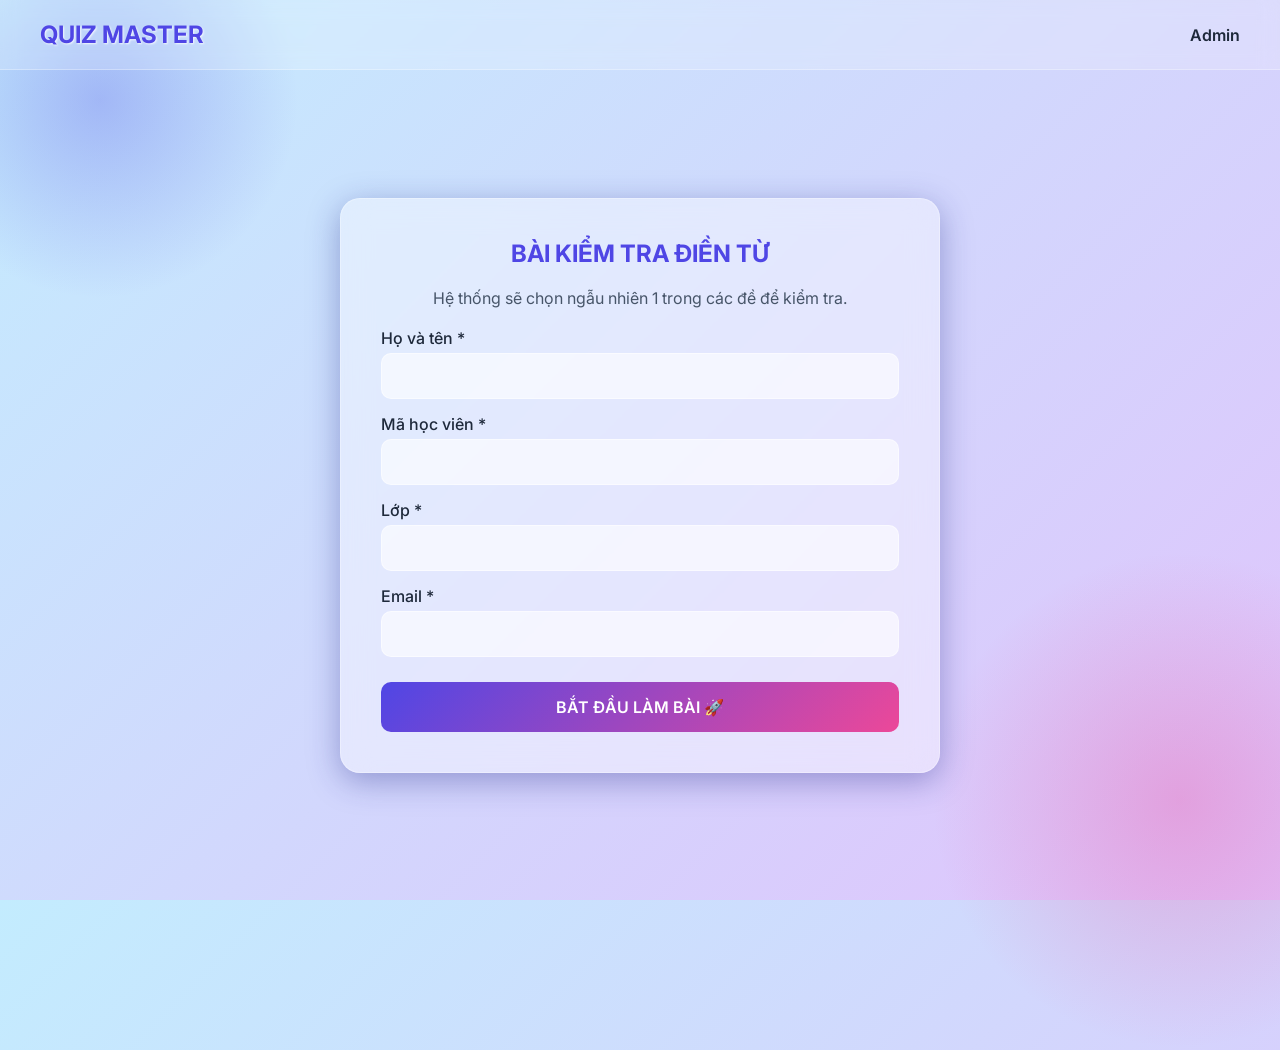
==== index.html @ c0807c1b "Upload website" ====
<!DOCTYPE html>
<html lang="vi">
<head>
    <meta charset="UTF-8">
    <meta name="viewport" content="width=device-width, initial-scale=1.0">
    <title>Quiz Master - Điền từ</title>
    <link rel="stylesheet" href="css/style.css">
</head>
<body>
    <header>
        <div class="logo">QUIZ MASTER</div>
        <div><a href="admin.html" style="color:var(--dark); text-decoration:none; font-weight:600;">Admin</a></div>
    </header>
    <div class="container">
        <div class="glass-card">
            <h2>BÀI KIỂM TRA ĐIỀN TỪ</h2>
            <p style="text-align:center; margin-bottom:20px; color:#475569;">Hệ thống sẽ chọn ngẫu nhiên 1 trong các đề để kiểm tra.</p>
            <form id="infoForm">
                <div class="form-group"><label>Họ và tên *</label><input type="text" id="fullname" class="form-control" required></div>
                <div class="form-group"><label>Mã học viên *</label><input type="text" id="studentCode" class="form-control" required></div>
                <div class="form-group"><label>Lớp *</label><input type="text" id="className" class="form-control" required></div>
                <div class="form-group"><label>Email *</label><input type="email" id="email" class="form-control" required></div>
                <button type="submit" class="btn" style="margin-top: 10px;">BẮT ĐẦU LÀM BÀI 🚀</button>
            </form>
        </div>
    </div>
    <script src="js/index.js"></script>
</body>
</html>
---- css/style.css ----
@import url('https://fonts.googleapis.com/css2?family=Inter:wght@300;400;500;600;700&display=swap');

:root {
    --primary: #4f46e5;
    --primary-hover: #4338ca;
    --secondary: #ec4899;
    --success: #10b981;
    --danger: #ef4444;
    --dark: #1e293b;
    --light: #f8fafc;
    --glass-bg: rgba(255, 255, 255, 0.2);
    --glass-border: rgba(255, 255, 255, 0.3);
    --glass-shadow: 0 8px 32px 0 rgba(31, 38, 135, 0.37);
}

* { margin: 0; padding: 0; box-sizing: border-box; font-family: 'Inter', sans-serif; }

body {
    min-height: 100vh;
    background: linear-gradient(135deg, #c3ecfe 0%, #e0c3fc 100%);
    color: var(--dark); display: flex; flex-direction: column; overflow-x: hidden;
}

body::before, body::after {
    content: ''; position: absolute; border-radius: 50%; z-index: -1; animation: float 10s infinite alternate;
}
body::before {
    width: 400px; height: 400px; background: radial-gradient(circle, rgba(79,70,229,0.3) 0%, rgba(255,255,255,0) 70%);
    top: -100px; left: -100px;
}
body::after {
    width: 500px; height: 500px; background: radial-gradient(circle, rgba(236,72,153,0.3) 0%, rgba(255,255,255,0) 70%);
    bottom: -150px; right: -150px;
}

header {
    padding: 20px 40px; display: flex; justify-content: space-between; align-items: center;
    background: var(--glass-bg); backdrop-filter: blur(10px); border-bottom: 1px solid var(--glass-border);
}

.logo { font-size: 24px; font-weight: 700; color: var(--primary); text-shadow: 1px 1px 2px rgba(255,255,255,0.8); }

.container { flex: 1; display: flex; justify-content: center; align-items: center; padding: 20px; width: 100%; }

.glass-card {
    background: rgba(255, 255, 255, 0.4); backdrop-filter: blur(15px); -webkit-backdrop-filter: blur(15px);
    border: 1px solid var(--glass-border); border-radius: 20px; box-shadow: var(--glass-shadow);
    padding: 40px; width: 100%; max-width: 600px; animation: slideUp 0.6s ease-out;
}

.glass-card h2 { text-align: center; margin-bottom: 20px; color: var(--primary); }

.form-group { margin-bottom: 15px; }
.form-group label { display: block; margin-bottom: 5px; font-weight: 500; }
.form-control {
    width: 100%; padding: 12px 15px; border-radius: 10px; border: 1px solid rgba(255, 255, 255, 0.5);
    background: rgba(255, 255, 255, 0.6); outline: none; font-size: 16px; transition: all 0.3s;
}
.form-control:focus { background: rgba(255, 255, 255, 0.9); border-color: var(--primary); box-shadow: 0 0 10px rgba(79, 70, 229, 0.2); }

.btn {
    width: 100%; padding: 15px; border: none; border-radius: 10px;
    background: linear-gradient(135deg, var(--primary), var(--secondary)); color: white; font-size: 16px;
    font-weight: 600; cursor: pointer; transition: transform 0.2s, box-shadow 0.2s;
}
.btn:hover { transform: translateY(-2px); box-shadow: 0 5px 15px rgba(79, 70, 229, 0.4); }

.quiz-header { display: flex; justify-content: space-between; margin-bottom: 20px; font-weight: 600; }
.progress-container { width: 100%; height: 10px; background: rgba(255, 255, 255, 0.5); border-radius: 5px; margin-bottom: 30px; overflow: hidden; }
.progress-bar { height: 100%; width: 0%; background: linear-gradient(90deg, var(--primary), var(--secondary)); transition: width 0.5s ease; }
.question-text { font-size: 22px; line-height: 1.6; margin-bottom: 25px; font-weight: 500; }
.input-answer { text-align: center; font-size: 20px; font-weight: 600; margin-bottom: 20px; letter-spacing: 1px; }

.feedback { text-align: center; margin-top: 15px; font-weight: 600; min-height: 24px; opacity: 0; transition: opacity 0.3s; }
.feedback.show { opacity: 1; }
.feedback.correct { color: var(--success); }
.feedback.wrong { color: var(--danger); }
.feedback.info { color: var(--primary); }

@keyframes float { 0% { transform: translate(0, 0); } 100% { transform: translate(30px, 50px); } }
@keyframes slideUp { from { opacity: 0; transform: translateY(40px); } to { opacity: 1; transform: translateY(0); } }
@keyframes shake { 0%, 100% { transform: translateX(0); } 20%, 60% { transform: translateX(-10px); } 40%, 80% { transform: translateX(10px); } }
.shake { animation: shake 0.5s; border-color: var(--danger) !important; background: rgba(239, 68, 68, 0.1) !important;}
.correct-glow { border-color: var(--success) !important; background: rgba(16, 185, 129, 0.1) !important; box-shadow: 0 0 15px rgba(16, 185, 129, 0.3);}

.admin-container { max-width: 1200px; width: 100%; margin: 0 auto; }
.stats-grid { display: grid; grid-template-columns: repeat(auto-fit, minmax(200px, 1fr)); gap: 20px; margin-bottom: 30px; }
.stat-card { background: rgba(255,255,255,0.6); padding: 20px; border-radius: 15px; text-align: center; backdrop-filter: blur(10px); box-shadow: var(--glass-shadow); }
.stat-card h3 { font-size: 14px; color: #64748b; margin-bottom: 10px; }
.stat-card .value { font-size: 28px; font-weight: 700; color: var(--primary); }

.table-responsive { overflow-x: auto; }
table { width: 100%; border-collapse: collapse; background: rgba(255,255,255,0.5); border-radius: 10px; overflow: hidden; }
th, td { padding: 15px; text-align: left; border-bottom: 1px solid rgba(0,0,0,0.05); }
th { background: rgba(255,255,255,0.8); font-weight: 600; }
tr:hover { background: rgba(255,255,255,0.7); }

.charts-wrapper { display: grid; grid-template-columns: 1fr 1fr; gap: 20px; margin-bottom: 30px;}
.chart-box { background: rgba(255,255,255,0.6); padding: 20px; border-radius: 15px; }
.controls { display: flex; justify-content: space-between; margin-bottom: 20px; gap:10px; align-items: center; }
.btn-small { padding: 8px 15px; font-size: 14px; width: auto; border-radius: 5px;}
.btn-danger { background: var(--danger); }
.btn-danger:hover { box-shadow: 0 5px 15px rgba(239, 68, 68, 0.4); }

.modal { display: none; position: fixed; top: 0; left: 0; width: 100%; height: 100%; background: rgba(0,0,0,0.5); z-index: 1000; justify-content: center; align-items: center; }
.modal.active { display: flex; }
.modal-content { background: #fff; width: 90%; max-width: 800px; max-height: 90vh; overflow-y: auto; border-radius: 15px; padding: 30px; position: relative; }
.close-modal { position: absolute; top: 15px; right: 20px; font-size: 24px; cursor: pointer; }
.detail-item { padding: 15px; border-bottom: 1px solid #eee; margin-bottom: 10px;}
.detail-item.correct { background: rgba(16, 185, 129, 0.05); border-left: 4px solid var(--success);}
.detail-item.wrong { background: rgba(239, 68, 68, 0.05); border-left: 4px solid var(--danger);}

@media (max-width: 768px) {
    .charts-wrapper { grid-template-columns: 1fr; }
    .glass-card { padding: 25px; }
    .question-text { font-size: 18px; }
}
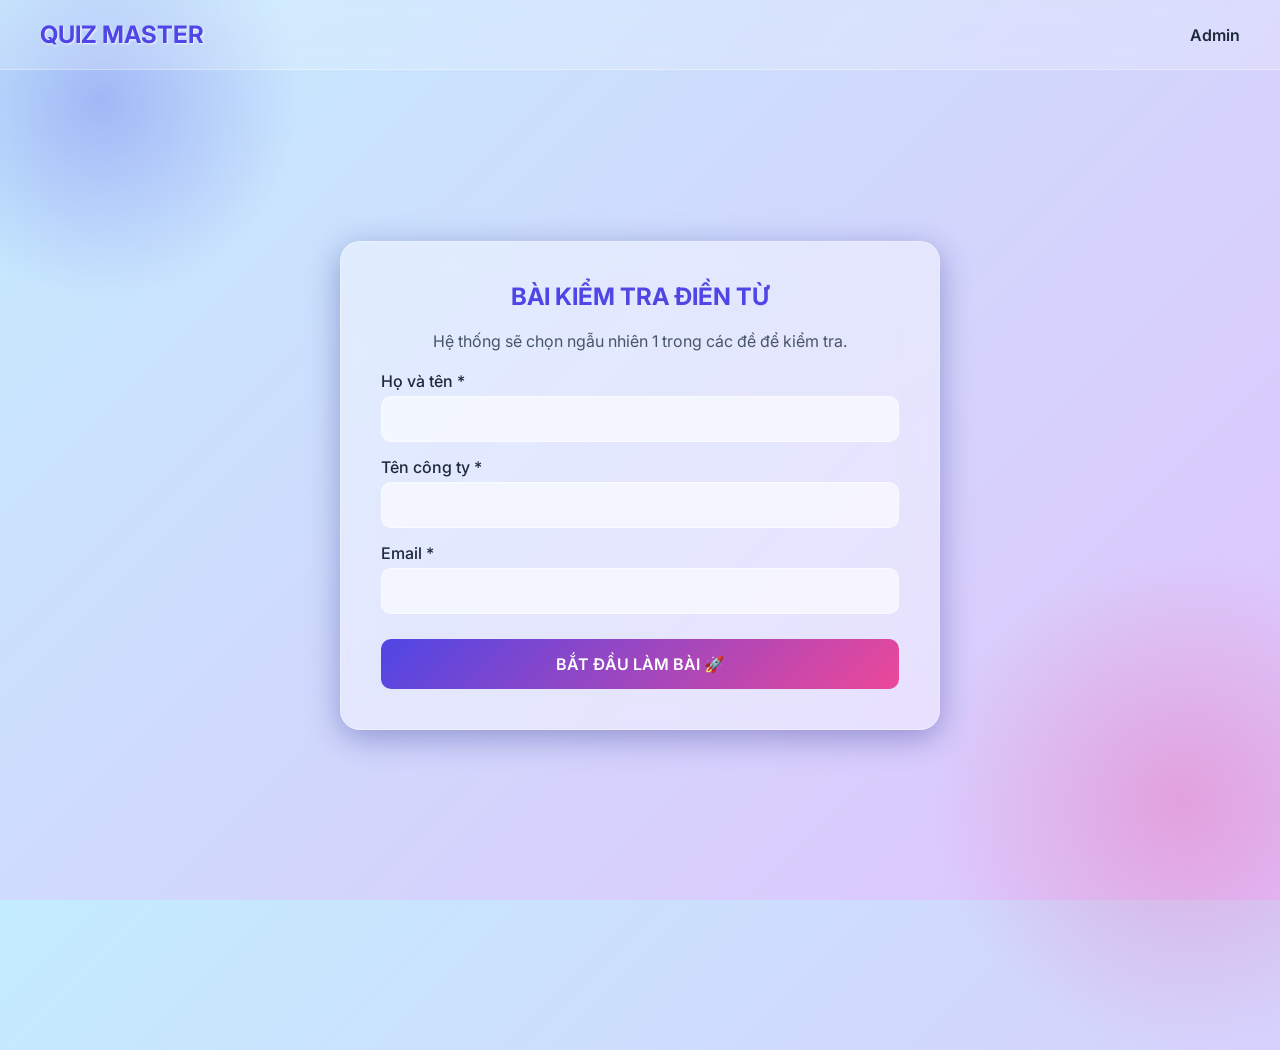
==== commit 3b8bf65c: "Update" ====
--- a/index.html
+++ b/index.html
@@ -17,8 +17,7 @@
             <p style="text-align:center; margin-bottom:20px; color:#475569;">Hệ thống sẽ chọn ngẫu nhiên 1 trong các đề để kiểm tra.</p>
             <form id="infoForm">
                 <div class="form-group"><label>Họ và tên *</label><input type="text" id="fullname" class="form-control" required></div>
-                <div class="form-group"><label>Mã học viên *</label><input type="text" id="studentCode" class="form-control" required></div>
-                <div class="form-group"><label>Lớp *</label><input type="text" id="className" class="form-control" required></div>
+                <div class="form-group"><label>Tên công ty *</label><input type="text" id="companyName" class="form-control" required></div>
                 <div class="form-group"><label>Email *</label><input type="email" id="email" class="form-control" required></div>
                 <button type="submit" class="btn" style="margin-top: 10px;">BẮT ĐẦU LÀM BÀI 🚀</button>
             </form>
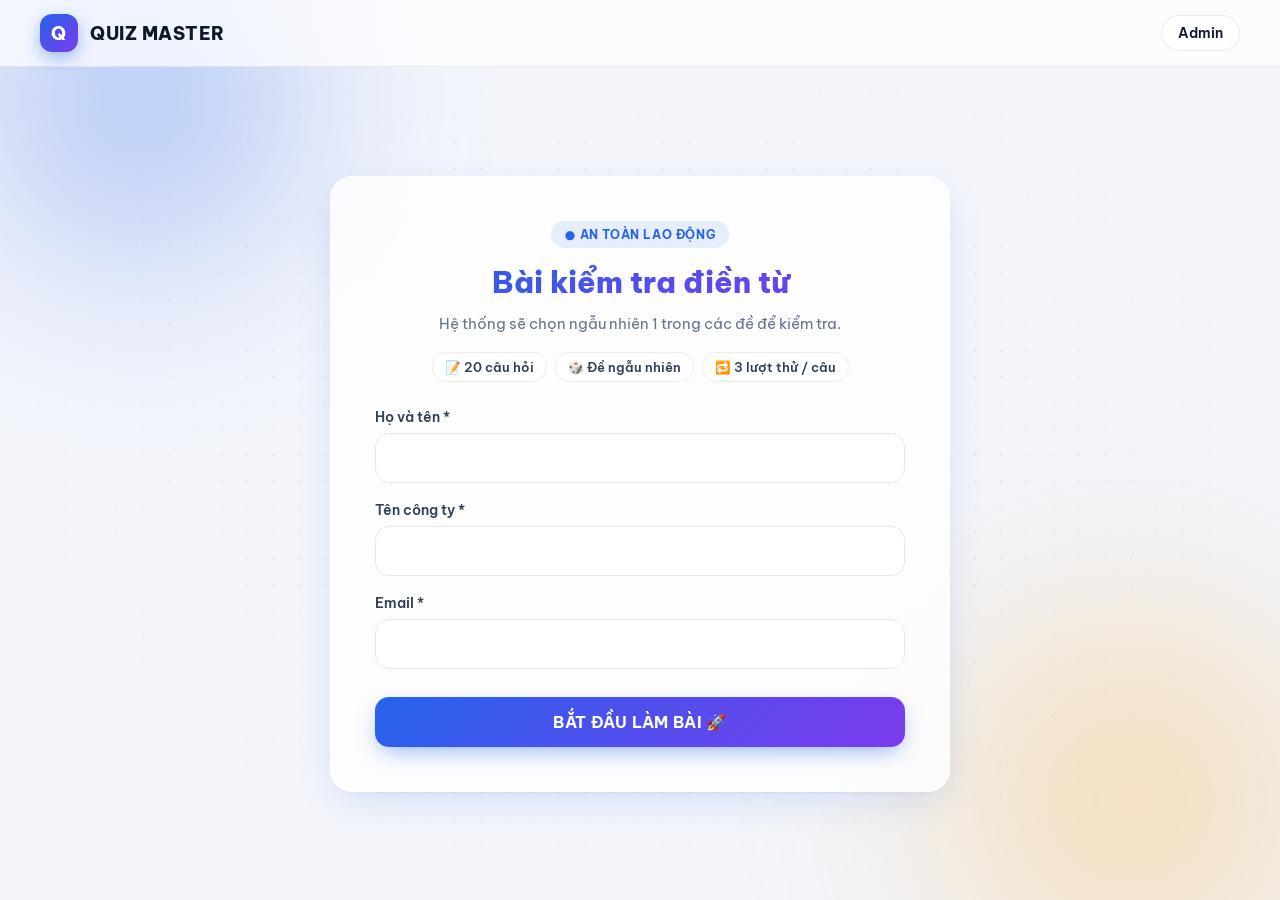
==== commit 2efc962e: "Update" ====
--- a/index.html
+++ b/index.html
@@ -4,17 +4,18 @@
     <meta charset="UTF-8">
     <meta name="viewport" content="width=device-width, initial-scale=1.0">
     <title>Quiz Master - Điền từ</title>
+    <link rel="preconnect" href="https://fonts.googleapis.com"><link rel="preconnect" href="https://fonts.gstatic.com" crossorigin><link href="https://fonts.googleapis.com/css2?family=Be+Vietnam+Pro:wght@400;500;600;700;800&display=swap" rel="stylesheet">
     <link rel="stylesheet" href="css/style.css">
 </head>
 <body>
+    <div class="bg-grid"></div>
     <header>
         <div class="logo">QUIZ MASTER</div>
-        <div><a href="admin.html" style="color:var(--dark); text-decoration:none; font-weight:600;">Admin</a></div>
+        <a href="admin.html" class="nav-link">Admin</a>
     </header>
     <div class="container">
         <div class="glass-card">
-            <h2>BÀI KIỂM TRA ĐIỀN TỪ</h2>
-            <p style="text-align:center; margin-bottom:20px; color:#475569;">Hệ thống sẽ chọn ngẫu nhiên 1 trong các đề để kiểm tra.</p>
+            <div class="hero"><span class="badge">● AN TOÀN LAO ĐỘNG</span><h2>Bài kiểm tra điền từ</h2><p>Hệ thống sẽ chọn ngẫu nhiên 1 trong các đề để kiểm tra.</p><div class="chips"><span class="chip">📝 20 câu hỏi</span><span class="chip">🎲 Đề ngẫu nhiên</span><span class="chip">🔁 3 lượt thử / câu</span></div></div>
             <form id="infoForm">
                 <div class="form-group"><label>Họ và tên *</label><input type="text" id="fullname" class="form-control" required></div>
                 <div class="form-group"><label>Tên công ty *</label><input type="text" id="companyName" class="form-control" required></div>
--- a/css/style.css
+++ b/css/style.css
@@ -1,117 +1,95 @@
-@import url('https://fonts.googleapis.com/css2?family=Inter:wght@300;400;500;600;700&display=swap');
-
-:root {
-    --primary: #4f46e5;
-    --primary-hover: #4338ca;
-    --secondary: #ec4899;
-    --success: #10b981;
-    --danger: #ef4444;
-    --dark: #1e293b;
-    --light: #f8fafc;
-    --glass-bg: rgba(255, 255, 255, 0.2);
-    --glass-border: rgba(255, 255, 255, 0.3);
-    --glass-shadow: 0 8px 32px 0 rgba(31, 38, 135, 0.37);
-}
-
-* { margin: 0; padding: 0; box-sizing: border-box; font-family: 'Inter', sans-serif; }
-
-body {
-    min-height: 100vh;
-    background: linear-gradient(135deg, #c3ecfe 0%, #e0c3fc 100%);
-    color: var(--dark); display: flex; flex-direction: column; overflow-x: hidden;
-}
-
-body::before, body::after {
-    content: ''; position: absolute; border-radius: 50%; z-index: -1; animation: float 10s infinite alternate;
-}
-body::before {
-    width: 400px; height: 400px; background: radial-gradient(circle, rgba(79,70,229,0.3) 0%, rgba(255,255,255,0) 70%);
-    top: -100px; left: -100px;
-}
-body::after {
-    width: 500px; height: 500px; background: radial-gradient(circle, rgba(236,72,153,0.3) 0%, rgba(255,255,255,0) 70%);
-    bottom: -150px; right: -150px;
-}
-
-header {
-    padding: 20px 40px; display: flex; justify-content: space-between; align-items: center;
-    background: var(--glass-bg); backdrop-filter: blur(10px); border-bottom: 1px solid var(--glass-border);
-}
-
-.logo { font-size: 24px; font-weight: 700; color: var(--primary); text-shadow: 1px 1px 2px rgba(255,255,255,0.8); }
-
-.container { flex: 1; display: flex; justify-content: center; align-items: center; padding: 20px; width: 100%; }
-
-.glass-card {
-    background: rgba(255, 255, 255, 0.4); backdrop-filter: blur(15px); -webkit-backdrop-filter: blur(15px);
-    border: 1px solid var(--glass-border); border-radius: 20px; box-shadow: var(--glass-shadow);
-    padding: 40px; width: 100%; max-width: 600px; animation: slideUp 0.6s ease-out;
-}
-
-.glass-card h2 { text-align: center; margin-bottom: 20px; color: var(--primary); }
-
-.form-group { margin-bottom: 15px; }
-.form-group label { display: block; margin-bottom: 5px; font-weight: 500; }
-.form-control {
-    width: 100%; padding: 12px 15px; border-radius: 10px; border: 1px solid rgba(255, 255, 255, 0.5);
-    background: rgba(255, 255, 255, 0.6); outline: none; font-size: 16px; transition: all 0.3s;
-}
-.form-control:focus { background: rgba(255, 255, 255, 0.9); border-color: var(--primary); box-shadow: 0 0 10px rgba(79, 70, 229, 0.2); }
-
-.btn {
-    width: 100%; padding: 15px; border: none; border-radius: 10px;
-    background: linear-gradient(135deg, var(--primary), var(--secondary)); color: white; font-size: 16px;
-    font-weight: 600; cursor: pointer; transition: transform 0.2s, box-shadow 0.2s;
-}
-.btn:hover { transform: translateY(-2px); box-shadow: 0 5px 15px rgba(79, 70, 229, 0.4); }
-
-.quiz-header { display: flex; justify-content: space-between; margin-bottom: 20px; font-weight: 600; }
-.progress-container { width: 100%; height: 10px; background: rgba(255, 255, 255, 0.5); border-radius: 5px; margin-bottom: 30px; overflow: hidden; }
-.progress-bar { height: 100%; width: 0%; background: linear-gradient(90deg, var(--primary), var(--secondary)); transition: width 0.5s ease; }
-.question-text { font-size: 22px; line-height: 1.6; margin-bottom: 25px; font-weight: 500; }
-.input-answer { text-align: center; font-size: 20px; font-weight: 600; margin-bottom: 20px; letter-spacing: 1px; }
-
-.feedback { text-align: center; margin-top: 15px; font-weight: 600; min-height: 24px; opacity: 0; transition: opacity 0.3s; }
-.feedback.show { opacity: 1; }
-.feedback.correct { color: var(--success); }
-.feedback.wrong { color: var(--danger); }
-.feedback.info { color: var(--primary); }
-
-@keyframes float { 0% { transform: translate(0, 0); } 100% { transform: translate(30px, 50px); } }
-@keyframes slideUp { from { opacity: 0; transform: translateY(40px); } to { opacity: 1; transform: translateY(0); } }
-@keyframes shake { 0%, 100% { transform: translateX(0); } 20%, 60% { transform: translateX(-10px); } 40%, 80% { transform: translateX(10px); } }
-.shake { animation: shake 0.5s; border-color: var(--danger) !important; background: rgba(239, 68, 68, 0.1) !important;}
-.correct-glow { border-color: var(--success) !important; background: rgba(16, 185, 129, 0.1) !important; box-shadow: 0 0 15px rgba(16, 185, 129, 0.3);}
-
-.admin-container { max-width: 1200px; width: 100%; margin: 0 auto; }
-.stats-grid { display: grid; grid-template-columns: repeat(auto-fit, minmax(200px, 1fr)); gap: 20px; margin-bottom: 30px; }
-.stat-card { background: rgba(255,255,255,0.6); padding: 20px; border-radius: 15px; text-align: center; backdrop-filter: blur(10px); box-shadow: var(--glass-shadow); }
-.stat-card h3 { font-size: 14px; color: #64748b; margin-bottom: 10px; }
-.stat-card .value { font-size: 28px; font-weight: 700; color: var(--primary); }
-
-.table-responsive { overflow-x: auto; }
-table { width: 100%; border-collapse: collapse; background: rgba(255,255,255,0.5); border-radius: 10px; overflow: hidden; }
-th, td { padding: 15px; text-align: left; border-bottom: 1px solid rgba(0,0,0,0.05); }
-th { background: rgba(255,255,255,0.8); font-weight: 600; }
-tr:hover { background: rgba(255,255,255,0.7); }
-
-.charts-wrapper { display: grid; grid-template-columns: 1fr 1fr; gap: 20px; margin-bottom: 30px;}
-.chart-box { background: rgba(255,255,255,0.6); padding: 20px; border-radius: 15px; }
-.controls { display: flex; justify-content: space-between; margin-bottom: 20px; gap:10px; align-items: center; }
-.btn-small { padding: 8px 15px; font-size: 14px; width: auto; border-radius: 5px;}
-.btn-danger { background: var(--danger); }
-.btn-danger:hover { box-shadow: 0 5px 15px rgba(239, 68, 68, 0.4); }
-
-.modal { display: none; position: fixed; top: 0; left: 0; width: 100%; height: 100%; background: rgba(0,0,0,0.5); z-index: 1000; justify-content: center; align-items: center; }
-.modal.active { display: flex; }
-.modal-content { background: #fff; width: 90%; max-width: 800px; max-height: 90vh; overflow-y: auto; border-radius: 15px; padding: 30px; position: relative; }
-.close-modal { position: absolute; top: 15px; right: 20px; font-size: 24px; cursor: pointer; }
-.detail-item { padding: 15px; border-bottom: 1px solid #eee; margin-bottom: 10px;}
-.detail-item.correct { background: rgba(16, 185, 129, 0.05); border-left: 4px solid var(--success);}
-.detail-item.wrong { background: rgba(239, 68, 68, 0.05); border-left: 4px solid var(--danger);}
-
-@media (max-width: 768px) {
-    .charts-wrapper { grid-template-columns: 1fr; }
-    .glass-card { padding: 25px; }
-    .question-text { font-size: 18px; }
-}+:root{--brand:#2563eb;--brand2:#7c3aed;--accent:#f59e0b;--primary:#2563eb;--secondary:#7c3aed;--success:#10b981;--danger:#ef4444;--dark:#0f172a;--muted:#64748b;--bg:#f3f5fb;--card:rgba(255,255,255,.78);--line:rgba(15,23,42,.08);--shadow:0 1px 2px rgba(15,23,42,.04),0 12px 40px -8px rgba(37,99,235,.18);--r:22px;--glass-shadow:var(--shadow)}
+*{margin:0;padding:0;box-sizing:border-box;font-family:'Be Vietnam Pro','Inter',system-ui,sans-serif}
+html{scroll-behavior:smooth}
+body{min-height:100vh;background:var(--bg);color:var(--dark);display:flex;flex-direction:column;overflow-x:hidden;-webkit-font-smoothing:antialiased;position:relative}
+body::before,body::after{content:'';position:fixed;z-index:-1;border-radius:50%;filter:blur(70px);animation:float 14s ease-in-out infinite alternate}
+body::before{width:520px;height:520px;background:radial-gradient(circle,rgba(37,99,235,.35),transparent 70%);top:-160px;left:-120px}
+body::after{width:600px;height:600px;background:radial-gradient(circle,rgba(245,158,11,.30),transparent 70%);bottom:-200px;right:-150px;animation-delay:-6s}
+.bg-grid{position:fixed;inset:0;z-index:-1;background-image:radial-gradient(rgba(15,23,42,.09) 1px,transparent 1px);background-size:26px 26px;mask-image:radial-gradient(ellipse at center,#000 30%,transparent 75%);-webkit-mask-image:radial-gradient(ellipse at center,#000 30%,transparent 75%)}
+header{position:sticky;top:0;z-index:50;padding:14px 40px;display:flex;justify-content:space-between;align-items:center;background:rgba(255,255,255,.7);backdrop-filter:blur(16px);-webkit-backdrop-filter:blur(16px);border-bottom:1px solid var(--line)}
+.logo{display:flex;align-items:center;gap:12px;font-size:18px;font-weight:800;letter-spacing:.5px;color:var(--dark)}
+.logo::before{content:'Q';display:grid;place-items:center;width:38px;height:38px;border-radius:12px;color:#fff;font-weight:800;background:linear-gradient(135deg,var(--brand),var(--brand2));box-shadow:0 6px 16px rgba(37,99,235,.4)}
+.nav-link{color:var(--dark);text-decoration:none;font-weight:600;font-size:14px;padding:8px 16px;border-radius:999px;border:1px solid var(--line);background:#fff;transition:.25s}
+.nav-link:hover{background:var(--dark);color:#fff;transform:translateY(-1px)}
+.container{flex:1;display:flex;justify-content:center;align-items:center;padding:32px 20px;width:100%}
+.glass-card{background:var(--card);backdrop-filter:blur(18px);-webkit-backdrop-filter:blur(18px);border:1px solid rgba(255,255,255,.9);border-radius:var(--r);box-shadow:var(--shadow);padding:44px;width:100%;max-width:620px;animation:slideUp .7s cubic-bezier(.2,.8,.2,1) both}
+.glass-card h2{text-align:center;margin-bottom:12px;color:var(--dark);font-weight:800}
+.badge{display:inline-flex;align-items:center;gap:6px;padding:6px 14px;border-radius:999px;font-size:12px;font-weight:700;letter-spacing:.6px;color:var(--brand);background:rgba(37,99,235,.1);margin-bottom:16px}
+.hero{text-align:center;margin-bottom:26px}
+.hero h2{font-size:30px;line-height:1.2;background:linear-gradient(135deg,var(--brand),var(--brand2));-webkit-background-clip:text;background-clip:text;color:transparent}
+.hero p{color:var(--muted);font-size:15px;line-height:1.6}
+.chips{display:flex;flex-wrap:wrap;justify-content:center;gap:8px;margin-top:16px}
+.chip{font-size:12.5px;font-weight:600;padding:6px 12px;border-radius:999px;background:#fff;border:1px solid var(--line);color:#334155}
+.form-group{margin-bottom:18px;animation:slideUp .6s both}
+.form-group:nth-child(1){animation-delay:.15s}.form-group:nth-child(2){animation-delay:.25s}.form-group:nth-child(3){animation-delay:.35s}
+.form-group label{display:block;margin-bottom:7px;font-weight:600;font-size:14px;color:#334155}
+.form-control{width:100%;padding:14px 16px;border-radius:14px;border:1.5px solid #e2e8f0;background:#fff;outline:none;font-size:16px;transition:.25s;color:var(--dark)}
+.form-control::placeholder{color:#94a3b8}
+.form-control:hover{border-color:#cbd5e1}
+.form-control:focus{border-color:var(--brand);box-shadow:0 0 0 4px rgba(37,99,235,.14)}
+.btn{position:relative;overflow:hidden;width:100%;padding:15px;border:none;border-radius:14px;background:linear-gradient(135deg,var(--brand),var(--brand2));color:#fff;font-size:16px;font-weight:700;cursor:pointer;letter-spacing:.3px;transition:transform .2s,box-shadow .25s,opacity .2s;box-shadow:0 8px 22px -6px rgba(37,99,235,.55)}
+.btn::after{content:'';position:absolute;top:0;left:-120%;width:60%;height:100%;background:linear-gradient(100deg,transparent,rgba(255,255,255,.45),transparent);transform:skewX(-20deg);transition:left .6s}
+.btn:hover{transform:translateY(-2px);box-shadow:0 14px 28px -8px rgba(37,99,235,.6)}
+.btn:hover::after{left:140%}
+.btn:active{transform:translateY(0) scale(.98)}
+.btn:disabled{opacity:.55;cursor:not-allowed;transform:none}
+.quiz-header{display:flex;justify-content:space-between;align-items:center;margin-bottom:14px;font-weight:700;font-size:13px;letter-spacing:.8px;color:var(--muted)}
+#progressText{color:var(--brand);font-size:15px}
+.progress-container{width:100%;height:12px;background:#e2e8f0;border-radius:99px;margin-bottom:32px;overflow:hidden}
+.progress-bar{height:100%;width:0;border-radius:99px;background:linear-gradient(90deg,var(--brand),var(--brand2),var(--accent));background-size:200% 100%;transition:width .6s cubic-bezier(.4,0,.2,1);animation:shimmer 3s linear infinite}
+#questionContainer{animation:qIn .45s both}
+.question-text{font-size:22px;line-height:1.7;margin-bottom:26px;font-weight:600}
+.blank{display:inline-block;min-width:90px;height:1.1em;margin:0 4px;vertical-align:-3px;border-bottom:3px dashed var(--brand);background:rgba(37,99,235,.08);border-radius:6px 6px 0 0;animation:pulse 1.6s infinite}
+.input-answer{text-align:center;font-size:20px;font-weight:700;margin-bottom:18px;letter-spacing:.5px}
+.feedback{text-align:center;margin-top:16px;font-weight:600;min-height:24px;opacity:0;transform:translateY(6px);transition:.3s}
+.feedback.show{opacity:1;transform:none}
+.feedback.correct{color:var(--success)}.feedback.wrong{color:var(--danger)}.feedback.info{color:var(--brand)}
+#timer{font-weight:700;font-size:15px;color:var(--brand);background:rgba(37,99,235,.1);padding:7px 14px;border-radius:999px;font-variant-numeric:tabular-nums}
+.sound{cursor:pointer;display:flex;align-items:center;gap:8px;font-weight:600;font-size:14px;color:#334155}
+.sound input{appearance:none;-webkit-appearance:none;width:40px;height:22px;border-radius:99px;background:#cbd5e1;position:relative;cursor:pointer;transition:.25s}
+.sound input::after{content:'';position:absolute;top:3px;left:3px;width:16px;height:16px;border-radius:50%;background:#fff;box-shadow:0 1px 3px rgba(0,0,0,.3);transition:.25s}
+.sound input:checked{background:var(--brand)}.sound input:checked::after{transform:translateX(18px)}
+.shake{animation:shake .5s;border-color:var(--danger)!important;background:rgba(239,68,68,.06)!important}
+.correct-glow{border-color:var(--success)!important;background:rgba(16,185,129,.08)!important;box-shadow:0 0 0 4px rgba(16,185,129,.18)!important}
+.ring{--p:0;width:190px;height:190px;border-radius:50%;margin:0 auto 26px;display:grid;place-items:center;background:conic-gradient(var(--brand) calc(var(--p)*1%),#e2e8f0 0);position:relative;box-shadow:0 12px 36px -10px rgba(37,99,235,.45)}
+.ring::before{content:'';position:absolute;inset:14px;border-radius:50%;background:#fff}
+.ring #scoreDisplay{position:relative;font-size:38px!important;font-weight:800!important;margin:0!important;color:var(--dark)!important}
+.verdict{font-weight:700;font-size:16px;color:var(--brand);margin-bottom:24px}
+.admin-container{max-width:1240px;width:100%;margin:0 auto;animation:slideUp .6s both}
+.stats-grid{display:grid;grid-template-columns:repeat(auto-fit,minmax(190px,1fr));gap:18px;margin-bottom:26px}
+.stat-card{background:#fff;padding:22px 20px;border-radius:18px;text-align:center;box-shadow:var(--shadow);border:1px solid var(--line);position:relative;overflow:hidden;transition:.3s;animation:slideUp .6s both}
+.stat-card::before{content:'';position:absolute;top:0;left:0;right:0;height:4px;background:linear-gradient(90deg,var(--brand),var(--brand2))}
+.stat-card:nth-child(2)::before{background:linear-gradient(90deg,var(--success),#34d399)}.stat-card:nth-child(3)::before{background:linear-gradient(90deg,var(--accent),#fbbf24)}.stat-card:nth-child(4)::before{background:linear-gradient(90deg,var(--brand2),#ec4899)}
+.stat-card:nth-child(2){animation-delay:.08s}.stat-card:nth-child(3){animation-delay:.16s}.stat-card:nth-child(4){animation-delay:.24s}
+.stat-card:hover{transform:translateY(-5px)}
+.stat-card h3{font-size:12.5px;font-weight:700;letter-spacing:.5px;text-transform:uppercase;color:var(--muted);margin-bottom:10px}
+.stat-card .value{font-size:32px;font-weight:800;color:var(--dark)}
+.table-responsive{overflow-x:auto;border-radius:14px;border:1px solid var(--line)}
+table{width:100%;border-collapse:collapse;background:#fff;font-size:14px}
+th,td{padding:14px 16px;text-align:left;border-bottom:1px solid var(--line);white-space:nowrap}
+th{background:#f8fafc;font-weight:700;font-size:12px;text-transform:uppercase;letter-spacing:.5px;color:var(--muted)}
+tbody tr{transition:.2s}tbody tr:hover{background:#eff6ff}
+.charts-wrapper{display:grid;grid-template-columns:1fr 1fr;gap:18px;margin-bottom:26px}
+.chart-box{background:#fff;padding:22px;border-radius:18px;box-shadow:var(--shadow);border:1px solid var(--line)}
+.controls{display:flex;justify-content:space-between;margin-bottom:20px;gap:10px;align-items:center;flex-wrap:wrap}
+.controls h2{font-size:20px}
+.btn-small{padding:9px 16px;font-size:13.5px;width:auto;border-radius:10px;box-shadow:none}
+.btn-danger{background:linear-gradient(135deg,#ef4444,#dc2626)}
+.modal{display:none;position:fixed;inset:0;background:rgba(15,23,42,.55);backdrop-filter:blur(6px);z-index:1000;justify-content:center;align-items:center}
+.modal.active{display:flex;animation:fade .25s}
+.modal-content{background:#fff;width:92%;max-width:800px;max-height:90vh;overflow-y:auto;border-radius:22px;padding:32px;position:relative;animation:pop .35s cubic-bezier(.2,.9,.3,1.2)}
+.close-modal{position:absolute;top:16px;right:18px;width:34px;height:34px;display:grid;place-items:center;border-radius:50%;background:#f1f5f9;font-size:22px;cursor:pointer;transition:.2s}
+.close-modal:hover{background:var(--danger);color:#fff;transform:rotate(90deg)}
+.detail-item{padding:14px 16px;margin-bottom:10px;border-radius:12px;background:#f8fafc;line-height:1.6}
+.detail-item.correct{background:rgba(16,185,129,.07);border-left:4px solid var(--success)}
+.detail-item.wrong{background:rgba(239,68,68,.06);border-left:4px solid var(--danger)}
+@keyframes float{to{transform:translate(50px,60px) scale(1.1)}}
+@keyframes slideUp{from{opacity:0;transform:translateY(30px)}to{opacity:1;transform:none}}
+@keyframes qIn{from{opacity:0;transform:translateX(24px)}to{opacity:1;transform:none}}
+@keyframes shake{0%,100%{transform:translateX(0)}20%,60%{transform:translateX(-9px)}40%,80%{transform:translateX(9px)}}
+@keyframes shimmer{to{background-position:200% 0}}
+@keyframes pulse{50%{background:rgba(37,99,235,.2)}}
+@keyframes fade{from{opacity:0}}
+@keyframes pop{from{opacity:0;transform:scale(.9)}}
+@media(max-width:768px){header{padding:12px 16px}.charts-wrapper{grid-template-columns:1fr}.glass-card{padding:26px 20px}.question-text{font-size:18px}.hero h2{font-size:24px}.logo{font-size:15px}}
+@media(prefers-reduced-motion:reduce){*,*::before,*::after{animation-duration:.01ms!important;transition-duration:.01ms!important}}
